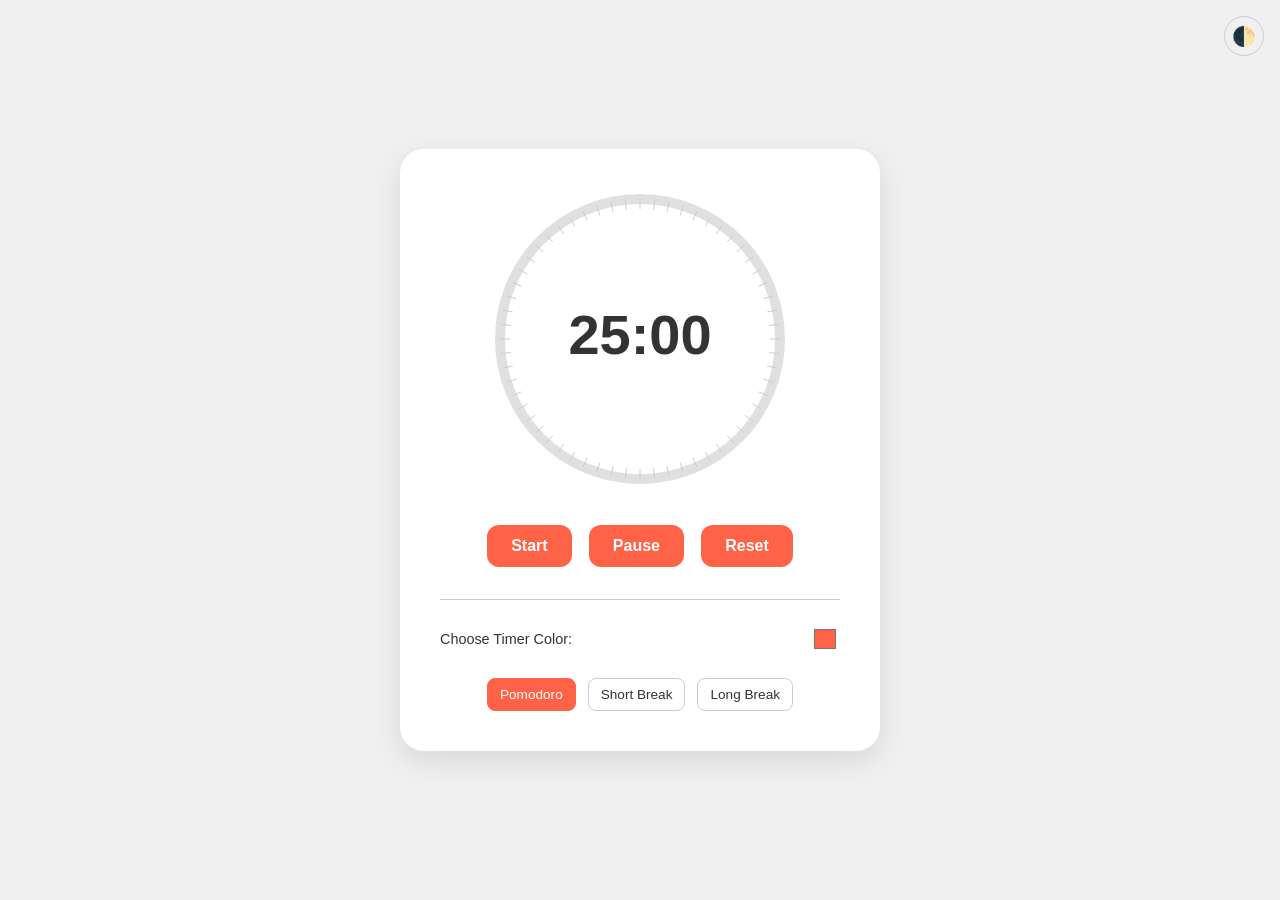
==== index.html @ 91919172 "feat: add dark/light mode toggle with persistence and updated styling" ====
<!DOCTYPE html>
<html lang="en">
<head>
    <meta charset="UTF-8">
    <meta name="viewport" content="width=device-width, initial-scale=1.0">
    <title>Pomodoro Timer</title>
    <link rel="stylesheet" href="style.css">
</head>
<body>
    <div id="app">
        <div class="theme-toggle">
            <button id="theme-btn" title="Toggle Dark/Light Mode">🌓</button>
        </div>
        <div class="timer-container">
            <svg class="timer-svg" width="300" height="300" viewBox="0 0 300 300">
                <circle class="timer-background" cx="150" cy="150" r="140"/>
                <circle class="timer-progress" cx="150" cy="150" r="140"/>
                <g class="timer-ticks">
                    <!-- Ticks will be generated by JavaScript -->
                </g>
                <text class="time-left" x="50%" y="50%" dominant-baseline="middle" text-anchor="middle">25:00</text>
            </svg>
        </div>
        <div class="controls">
            <button id="start-btn">Start</button>
            <button id="pause-btn">Pause</button>
            <button id="reset-btn">Reset</button>
        </div>
        <div class="settings">
            <label for="color-picker">Choose Timer Color:</label>
            <input type="color" id="color-picker" value="#ff6347">
        </div>
        <div class="timer-modes">
            <button class="mode-btn active" data-time="1500">Pomodoro</button>
            <button class="mode-btn" data-time="300">Short Break</button>
            <button class="mode-btn" data-time="900">Long Break</button>
        </div>
    </div>
    <audio id="alarm-sound" src="https://actions.google.com/sounds/v1/alarms/alarm_clock.ogg" preload="auto"></audio>
    <script src="main.js"></script>
</body>
</html>
---- style.css ----
:root {
    --primary-color: #ff6347;
    --background-color: #f0f0f0;
    --app-background: #ffffff;
    --text-color: #333;
    --white: #fff;
    --shadow-color: rgba(0, 0, 0, 0.1);
    --timer-bg-stroke: #e0e0e0;
    --tick-stroke: #ccc;
    --border-color: #ccc;
}

[data-theme="dark"] {
    --background-color: #121212;
    --app-background: #1e1e1e;
    --text-color: #e0e0e0;
    --shadow-color: rgba(0, 0, 0, 0.5);
    --timer-bg-stroke: #333;
    --tick-stroke: #444;
    --border-color: #444;
}

body {
    font-family: -apple-system, BlinkMacSystemFont, "Segoe UI", Roboto, Helvetica, Arial, sans-serif;
    background-color: var(--background-color);
    color: var(--text-color);
    display: flex;
    justify-content: center;
    align-items: center;
    min-height: 100vh;
    margin: 0;
    transition: background-color 0.3s ease, color 0.3s ease;
}

#app {
    background-color: var(--app-background);
    padding: 2.5rem;
    border-radius: 1.5rem;
    box-shadow: 0 10px 30px var(--shadow-color);
    text-align: center;
    transition: background-color 0.3s ease, box-shadow 0.3s ease;
    max-width: 400px;
    width: 90%;
}

.theme-toggle {
    position: absolute;
    top: 1rem;
    right: 1rem;
}

#theme-btn {
    background: none;
    border: 1px solid var(--border-color);
    color: var(--text-color);
    padding: 0.5rem;
    border-radius: 50%;
    cursor: pointer;
    width: 40px;
    height: 40px;
    display: flex;
    align-items: center;
    justify-content: center;
    font-size: 1.2rem;
    transition: all 0.3s ease;
}

#theme-btn:hover {
    background-color: rgba(128, 128, 128, 0.1);
}

.timer-container {
    position: relative;
    margin-bottom: 2rem;
}

.timer-svg {
    transform: rotate(-90deg);
}

.timer-background {
    fill: none;
    stroke: var(--timer-bg-stroke);
    stroke-width: 10;
    transition: stroke 0.3s ease;
}

.timer-progress {
    fill: none;
    stroke: var(--primary-color);
    stroke-width: 10;
    stroke-linecap: round;
    transition: stroke-dashoffset 0.3s ease, stroke 0.3s ease;
}

.timer-ticks {
    stroke: var(--tick-stroke);
    stroke-width: 1;
    transition: stroke 0.3s ease;
}

.time-left {
    font-size: 3.5rem;
    font-weight: bold;
    fill: var(--text-color);
    transform: rotate(90deg);
    transform-origin: center;
    transition: fill 0.3s ease;
}

.controls {
    margin-bottom: 2rem;
}

.controls button {
    background-color: var(--primary-color);
    color: var(--white);
    border: none;
    padding: 0.75rem 1.5rem;
    font-size: 1rem;
    font-weight: 600;
    border-radius: 0.75rem;
    cursor: pointer;
    margin: 0 0.4rem;
    transition: transform 0.2s ease, opacity 0.2s ease;
}

.controls button:hover {
    transform: translateY(-2px);
    opacity: 0.9;
}

.controls button:active {
    transform: translateY(0);
}

.settings {
    margin-top: 2rem;
    padding-top: 1.5rem;
    border-top: 1px solid var(--border-color);
    display: flex;
    align-items: center;
    justify-content: space-between;
}

.settings label {
    font-size: 0.9rem;
    font-weight: 500;
}

#color-picker {
    border: none;
    width: 30px;
    height: 30px;
    cursor: pointer;
    background: none;
}

.timer-modes {
    margin-top: 1.5rem;
    display: flex;
    justify-content: center;
    gap: 0.75rem;
}

.mode-btn {
    background: none;
    border: 1px solid var(--border-color);
    color: var(--text-color);
    padding: 0.5rem 0.75rem;
    border-radius: 0.5rem;
    cursor: pointer;
    font-size: 0.85rem;
    transition: all 0.2s ease;
}

.mode-btn.active {
    background-color: var(--primary-color);
    color: var(--white);
    border-color: var(--primary-color);
}
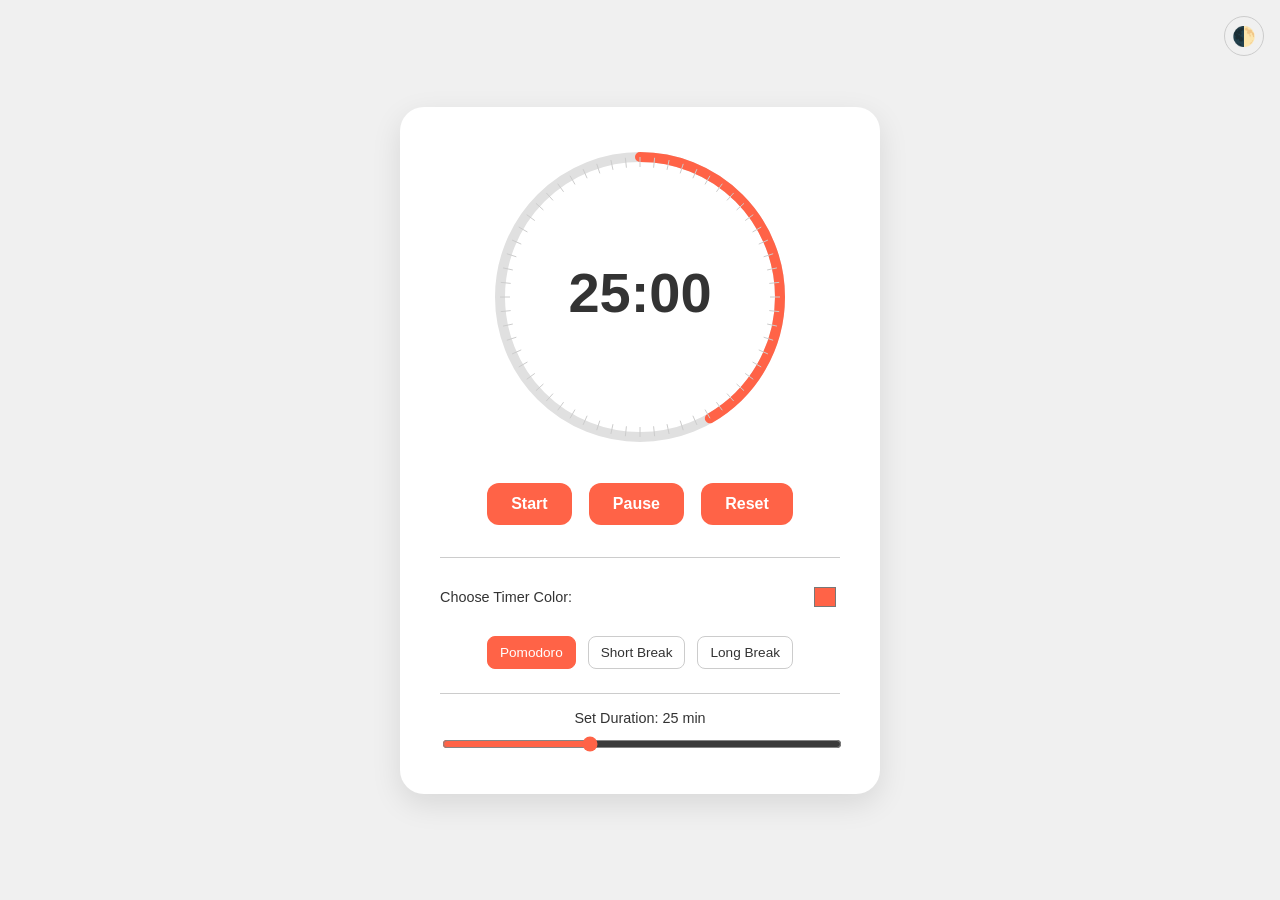
==== commit 4cb0a0d7: "feat: implement 60-min fixed scale and 5-min step duration slider" ====
--- a/index.html
+++ b/index.html
@@ -35,6 +35,10 @@
             <button class="mode-btn" data-time="300">Short Break</button>
             <button class="mode-btn" data-time="900">Long Break</button>
         </div>
+        <div class="duration-control">
+            <label for="duration-slider">Set Duration: <span id="duration-value">25</span> min</label>
+            <input type="range" id="duration-slider" min="5" max="60" step="5" value="25">
+        </div>
     </div>
     <audio id="alarm-sound" src="https://actions.google.com/sounds/v1/alarms/alarm_clock.ogg" preload="auto"></audio>
     <script src="main.js"></script>
--- a/style.css
+++ b/style.css
@@ -163,6 +163,26 @@
     gap: 0.75rem;
 }
 
+.duration-control {
+    margin-top: 1.5rem;
+    padding-top: 1rem;
+    border-top: 1px solid var(--border-color);
+    display: flex;
+    flex-direction: column;
+    gap: 0.5rem;
+}
+
+.duration-control label {
+    font-size: 0.9rem;
+    font-weight: 500;
+}
+
+#duration-slider {
+    width: 100%;
+    cursor: pointer;
+    accent-color: var(--primary-color);
+}
+
 .mode-btn {
     background: none;
     border: 1px solid var(--border-color);
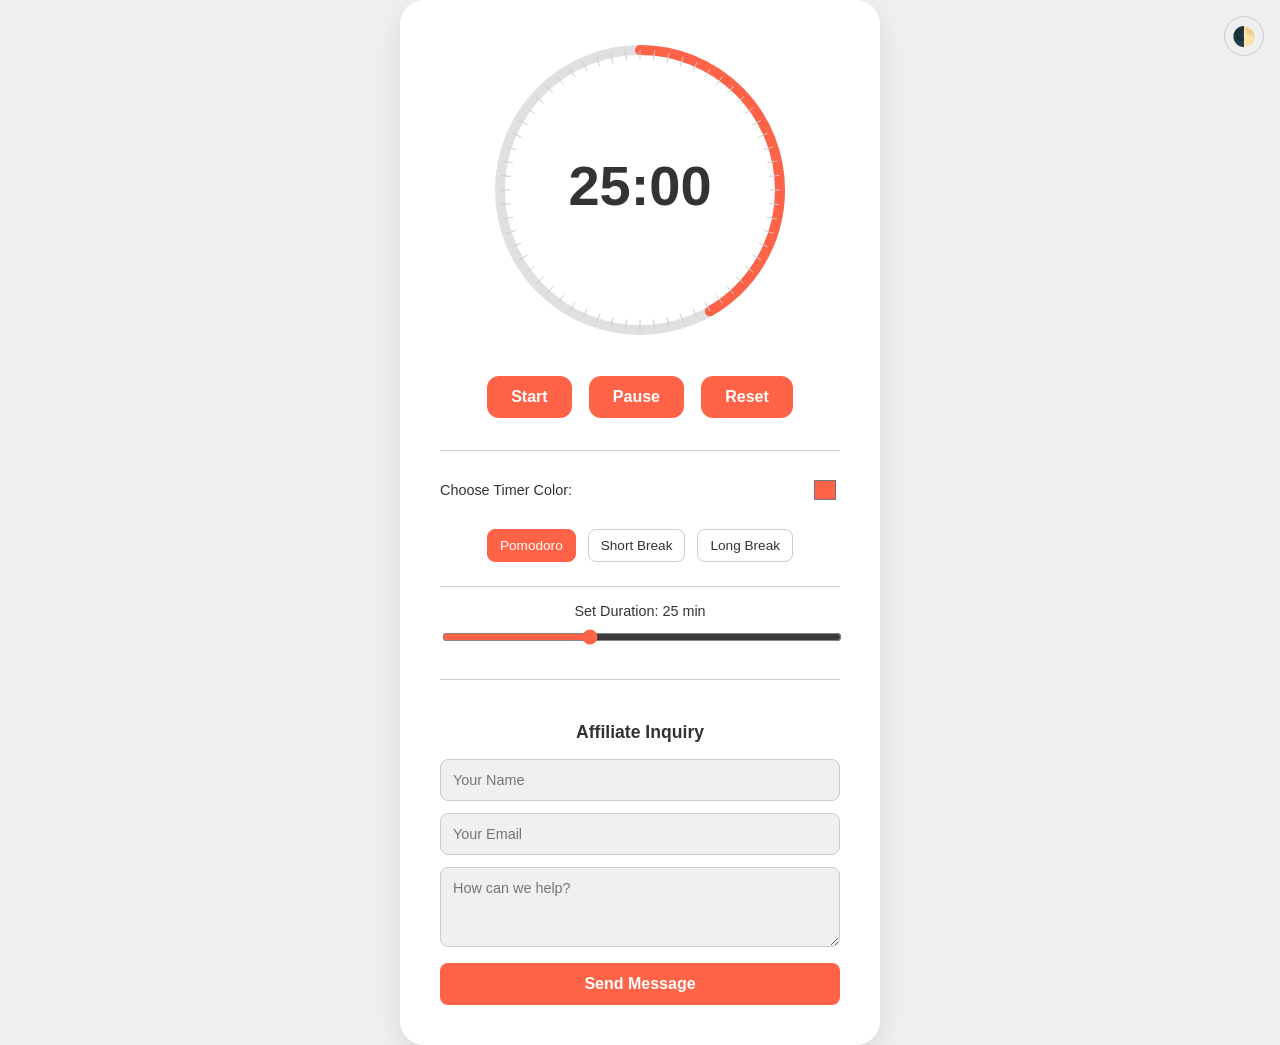
==== commit dc0f4237: "feat: add affiliate inquiry form using Formspree" ====
--- a/index.html
+++ b/index.html
@@ -39,6 +39,22 @@
             <label for="duration-slider">Set Duration: <span id="duration-value">25</span> min</label>
             <input type="range" id="duration-slider" min="5" max="60" step="5" value="25">
         </div>
+
+        <div class="contact-section">
+            <h3>Affiliate Inquiry</h3>
+            <form action="https://formspree.io/f/xgolnnzy" method="POST" id="contact-form">
+                <div class="form-group">
+                    <input type="text" name="name" placeholder="Your Name" required>
+                </div>
+                <div class="form-group">
+                    <input type="email" name="email" placeholder="Your Email" required>
+                </div>
+                <div class="form-group">
+                    <textarea name="message" placeholder="How can we help?" required></textarea>
+                </div>
+                <button type="submit" class="submit-btn">Send Message</button>
+            </form>
+        </div>
     </div>
     <audio id="alarm-sound" src="https://actions.google.com/sounds/v1/alarms/alarm_clock.ogg" preload="auto"></audio>
     <script src="main.js"></script>
--- a/style.css
+++ b/style.css
@@ -183,6 +183,65 @@
     accent-color: var(--primary-color);
 }
 
+.contact-section {
+    margin-top: 2rem;
+    padding-top: 1.5rem;
+    border-top: 1px solid var(--border-color);
+    text-align: left;
+}
+
+.contact-section h3 {
+    margin-bottom: 1rem;
+    font-size: 1.1rem;
+    text-align: center;
+}
+
+.form-group {
+    margin-bottom: 0.75rem;
+}
+
+.form-group input, 
+.form-group textarea {
+    width: 100%;
+    padding: 0.75rem;
+    border-radius: 0.5rem;
+    border: 1px solid var(--border-color);
+    background-color: var(--background-color);
+    color: var(--text-color);
+    font-size: 0.9rem;
+    box-sizing: border-box;
+    font-family: inherit;
+    transition: border-color 0.2s;
+}
+
+.form-group input:focus, 
+.form-group textarea:focus {
+    outline: none;
+    border-color: var(--primary-color);
+}
+
+.form-group textarea {
+    min-height: 80px;
+    resize: vertical;
+}
+
+.submit-btn {
+    width: 100%;
+    background-color: var(--primary-color);
+    color: var(--white);
+    border: none;
+    padding: 0.75rem;
+    border-radius: 0.5rem;
+    font-size: 1rem;
+    font-weight: 600;
+    cursor: pointer;
+    transition: opacity 0.2s;
+}
+
+.submit-btn:hover {
+    opacity: 0.9;
+}
+
 .mode-btn {
     background: none;
     border: 1px solid var(--border-color);
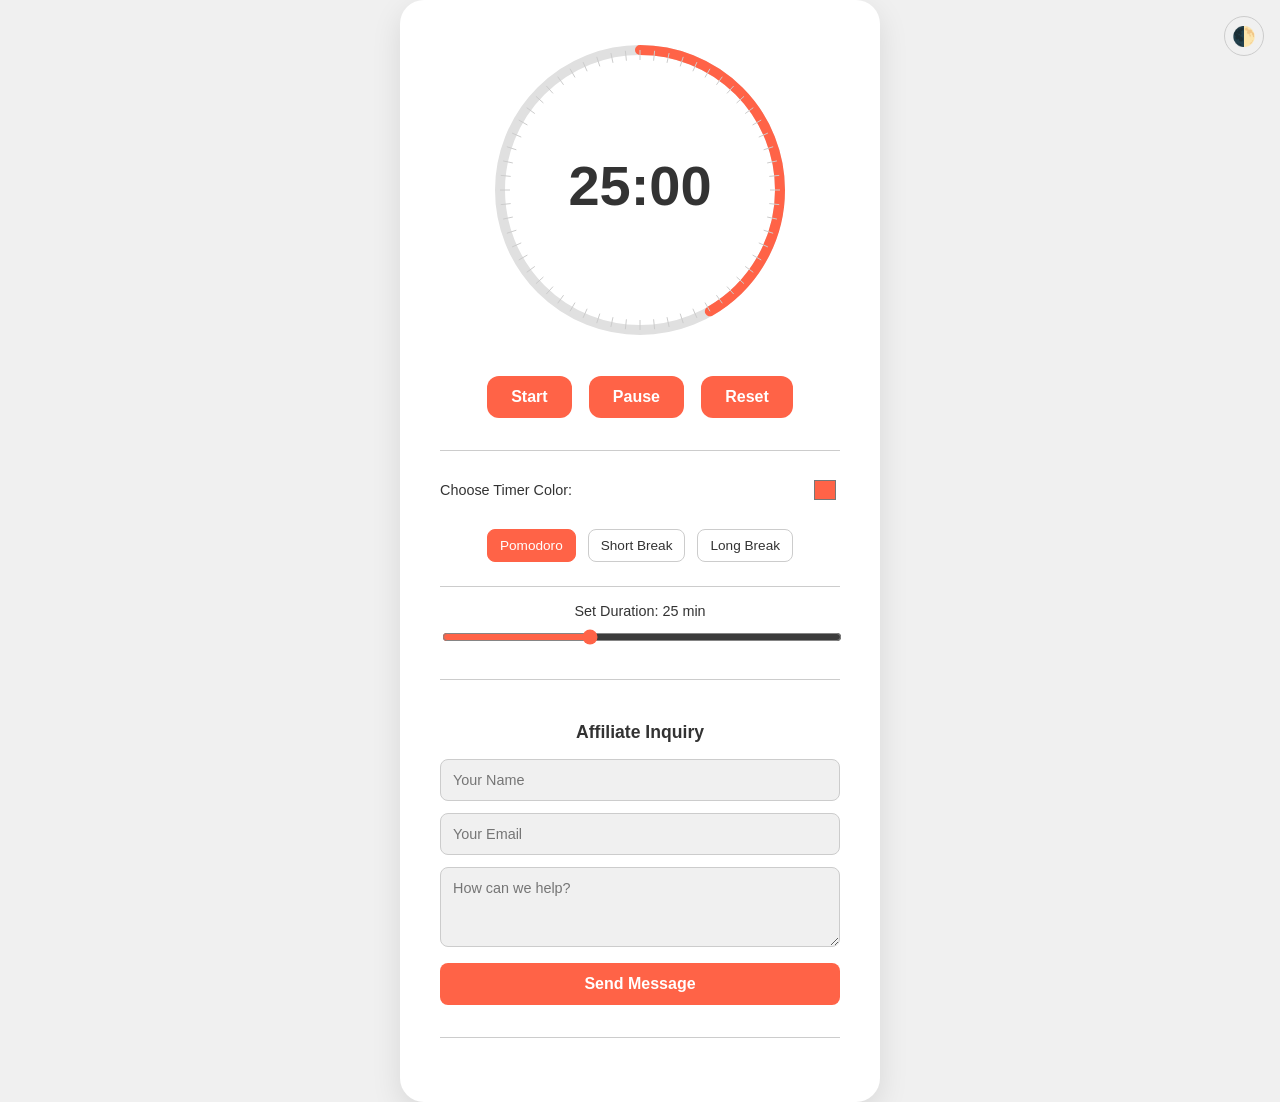
==== commit c024f37c: "feat: integrate Disqus comments section" ====
--- a/index.html
+++ b/index.html
@@ -55,6 +55,28 @@
                 <button type="submit" class="submit-btn">Send Message</button>
             </form>
         </div>
+
+        <div class="comments-section">
+            <div id="disqus_thread"></div>
+            <script>
+                /**
+                *  RECOMMENDED CONFIGURATION VARIABLES: EDIT AND UNCOMMENT THE SECTION BELOW TO INSERT DYNAMIC VALUES FROM YOUR PLATFORM OR CMS.
+                *  LEARN WHY DEFINING THESE VARIABLES IS IMPORTANT: https://disqus.com/admin/universalcode/#configuration-variables    */
+                /*
+                var disqus_config = function () {
+                this.page.url = PAGE_URL;  // Replace PAGE_URL with your page's canonical URL variable
+                this.page.identifier = PAGE_IDENTIFIER; // Replace PAGE_IDENTIFIER with your page's unique identifier variable
+                };
+                */
+                (function() { // DON'T EDIT BELOW THIS LINE
+                var d = document, s = d.createElement('script');
+                s.src = 'https://productbuilder-elj5rdryei.disqus.com/embed.js';
+                s.setAttribute('data-timestamp', +new Date());
+                (d.head || d.body).appendChild(s);
+                })();
+            </script>
+            <noscript>Please enable JavaScript to view the <a href="https://disqus.com/?ref_noscript">comments powered by Disqus.</a></noscript>
+        </div>
     </div>
     <audio id="alarm-sound" src="https://actions.google.com/sounds/v1/alarms/alarm_clock.ogg" preload="auto"></audio>
     <script src="main.js"></script>
--- a/style.css
+++ b/style.css
@@ -242,6 +242,12 @@
     opacity: 0.9;
 }
 
+.comments-section {
+    margin-top: 2rem;
+    padding-top: 1.5rem;
+    border-top: 1px solid var(--border-color);
+}
+
 .mode-btn {
     background: none;
     border: 1px solid var(--border-color);
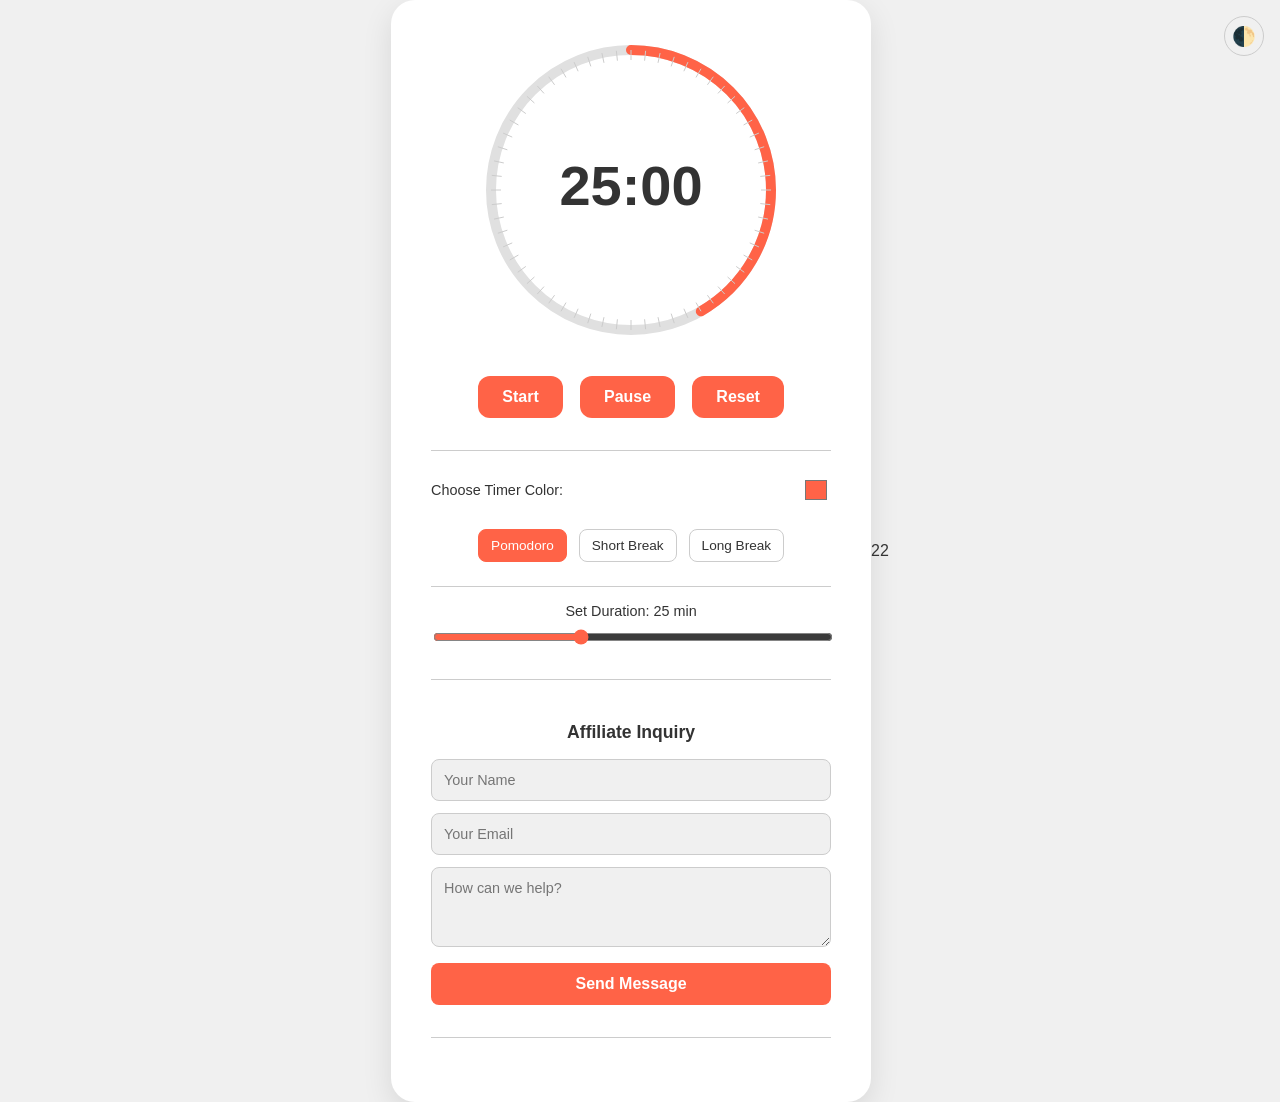
==== commit aae7d9a0: "feat: add Google AdSense meta tag, script, and ads.txt" ====
--- a/index.html
+++ b/index.html
@@ -3,8 +3,11 @@
 <head>
     <meta charset="UTF-8">
     <meta name="viewport" content="width=device-width, initial-scale=1.0">
+    <meta name="google-adsense-account" content="ca-pub-4176438580280521">
     <title>Pomodoro Timer</title>
     <link rel="stylesheet" href="style.css">
+    <script async src="https://pagead2.googlesyndication.com/pagead/js/adsbygoogle.js?client=ca-pub-4176438580280521"
+     crossorigin="anonymous"></script>
 </head>
 <body>
     <div id="app">
@@ -81,4 +84,4 @@
     <audio id="alarm-sound" src="https://actions.google.com/sounds/v1/alarms/alarm_clock.ogg" preload="auto"></audio>
     <script src="main.js"></script>
 </body>
-</html>+</html>22
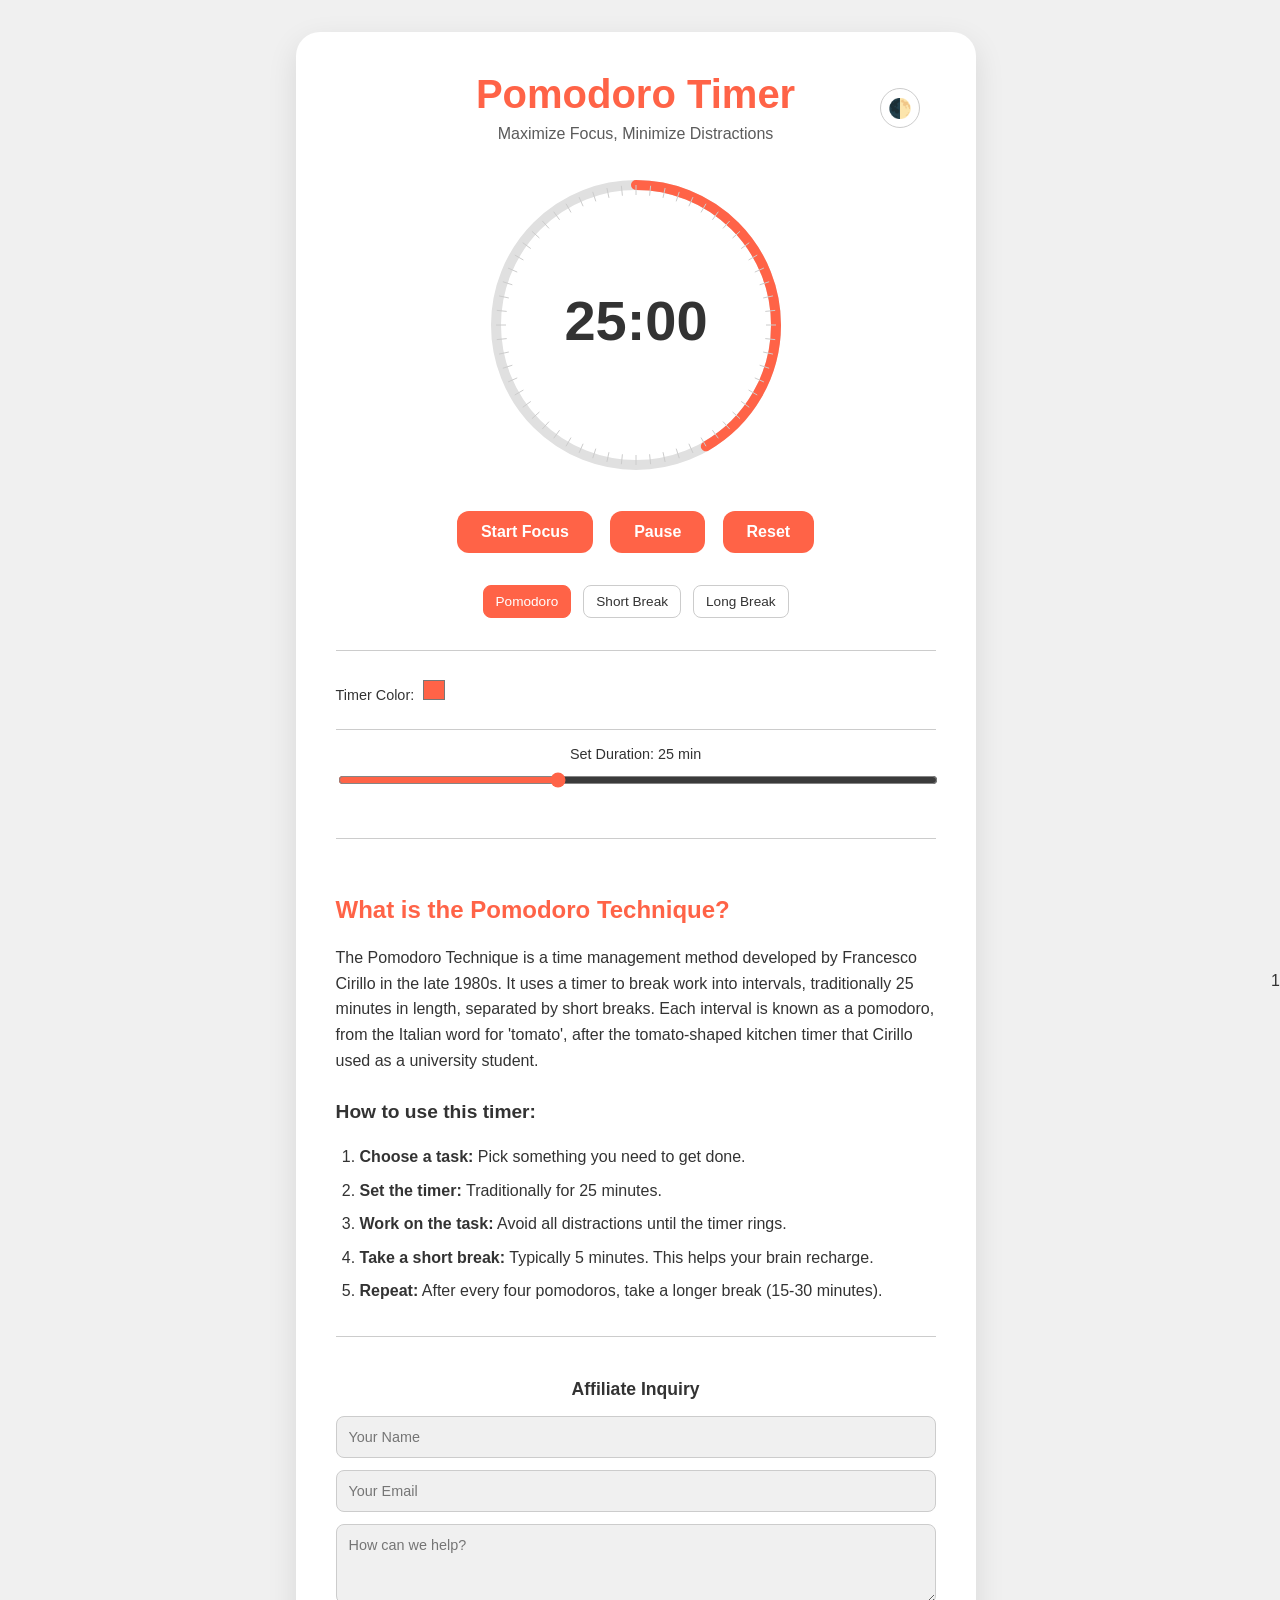
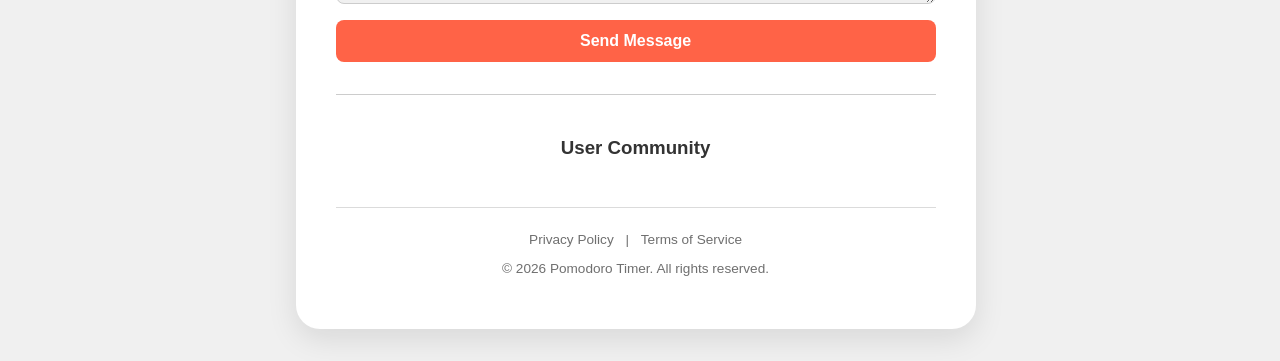
==== commit 5580f5fd: "docs: optimize site for AdSense approval with legal pages and educational content" ====
--- a/index.html
+++ b/index.html
@@ -4,84 +4,112 @@
     <meta charset="UTF-8">
     <meta name="viewport" content="width=device-width, initial-scale=1.0">
     <meta name="google-adsense-account" content="ca-pub-4176438580280521">
-    <title>Pomodoro Timer</title>
+    <title>Professional Pomodoro Timer - Boost Your Productivity</title>
+    <meta name="description" content="A free, professional Pomodoro timer with dark mode, customizable colors, and adjustable durations. Master your time and boost your focus today.">
+    <meta name="keywords" content="Pomodoro Timer, Productivity Tool, Focus Timer, Time Management, Study Timer, Free Online Timer">
     <link rel="stylesheet" href="style.css">
     <script async src="https://pagead2.googlesyndication.com/pagead/js/adsbygoogle.js?client=ca-pub-4176438580280521"
      crossorigin="anonymous"></script>
 </head>
 <body>
     <div id="app">
-        <div class="theme-toggle">
-            <button id="theme-btn" title="Toggle Dark/Light Mode">🌓</button>
-        </div>
-        <div class="timer-container">
-            <svg class="timer-svg" width="300" height="300" viewBox="0 0 300 300">
-                <circle class="timer-background" cx="150" cy="150" r="140"/>
-                <circle class="timer-progress" cx="150" cy="150" r="140"/>
-                <g class="timer-ticks">
-                    <!-- Ticks will be generated by JavaScript -->
-                </g>
-                <text class="time-left" x="50%" y="50%" dominant-baseline="middle" text-anchor="middle">25:00</text>
-            </svg>
-        </div>
-        <div class="controls">
-            <button id="start-btn">Start</button>
-            <button id="pause-btn">Pause</button>
-            <button id="reset-btn">Reset</button>
-        </div>
-        <div class="settings">
-            <label for="color-picker">Choose Timer Color:</label>
-            <input type="color" id="color-picker" value="#ff6347">
-        </div>
-        <div class="timer-modes">
-            <button class="mode-btn active" data-time="1500">Pomodoro</button>
-            <button class="mode-btn" data-time="300">Short Break</button>
-            <button class="mode-btn" data-time="900">Long Break</button>
-        </div>
-        <div class="duration-control">
-            <label for="duration-slider">Set Duration: <span id="duration-value">25</span> min</label>
-            <input type="range" id="duration-slider" min="5" max="60" step="5" value="25">
-        </div>
+        <header>
+            <h1>Pomodoro Timer</h1>
+            <p class="tagline">Maximize Focus, Minimize Distractions</p>
+            <div class="theme-toggle">
+                <button id="theme-btn" title="Toggle Dark/Light Mode">🌓</button>
+            </div>
+        </header>
 
-        <div class="contact-section">
-            <h3>Affiliate Inquiry</h3>
-            <form action="https://formspree.io/f/xgolnnzy" method="POST" id="contact-form">
-                <div class="form-group">
-                    <input type="text" name="name" placeholder="Your Name" required>
+        <main>
+            <div class="timer-container">
+                <svg class="timer-svg" width="300" height="300" viewBox="0 0 300 300">
+                    <circle class="timer-background" cx="150" cy="150" r="140"/>
+                    <circle class="timer-progress" cx="150" cy="150" r="140"/>
+                    <g class="timer-ticks">
+                        <!-- Ticks will be generated by JavaScript -->
+                    </g>
+                    <text class="time-left" x="50%" y="50%" dominant-baseline="middle" text-anchor="middle">25:00</text>
+                </svg>
+            </div>
+            
+            <div class="controls">
+                <button id="start-btn">Start Focus</button>
+                <button id="pause-btn">Pause</button>
+                <button id="reset-btn">Reset</button>
+            </div>
+
+            <div class="timer-modes">
+                <button class="mode-btn active" data-time="1500">Pomodoro</button>
+                <button class="mode-btn" data-time="300">Short Break</button>
+                <button class="mode-btn" data-time="900">Long Break</button>
+            </div>
+
+            <div class="settings">
+                <div class="color-setting">
+                    <label for="color-picker">Timer Color:</label>
+                    <input type="color" id="color-picker" value="#ff6347">
                 </div>
-                <div class="form-group">
-                    <input type="email" name="email" placeholder="Your Email" required>
-                </div>
-                <div class="form-group">
-                    <textarea name="message" placeholder="How can we help?" required></textarea>
-                </div>
-                <button type="submit" class="submit-btn">Send Message</button>
-            </form>
-        </div>
+            </div>
 
-        <div class="comments-section">
-            <div id="disqus_thread"></div>
-            <script>
-                /**
-                *  RECOMMENDED CONFIGURATION VARIABLES: EDIT AND UNCOMMENT THE SECTION BELOW TO INSERT DYNAMIC VALUES FROM YOUR PLATFORM OR CMS.
-                *  LEARN WHY DEFINING THESE VARIABLES IS IMPORTANT: https://disqus.com/admin/universalcode/#configuration-variables    */
-                /*
-                var disqus_config = function () {
-                this.page.url = PAGE_URL;  // Replace PAGE_URL with your page's canonical URL variable
-                this.page.identifier = PAGE_IDENTIFIER; // Replace PAGE_IDENTIFIER with your page's unique identifier variable
-                };
-                */
-                (function() { // DON'T EDIT BELOW THIS LINE
-                var d = document, s = d.createElement('script');
-                s.src = 'https://productbuilder-elj5rdryei.disqus.com/embed.js';
-                s.setAttribute('data-timestamp', +new Date());
-                (d.head || d.body).appendChild(s);
-                })();
-            </script>
-            <noscript>Please enable JavaScript to view the <a href="https://disqus.com/?ref_noscript">comments powered by Disqus.</a></noscript>
-        </div>
+            <div class="duration-control">
+                <label for="duration-slider">Set Duration: <span id="duration-value">25</span> min</label>
+                <input type="range" id="duration-slider" min="5" max="60" step="5" value="25">
+            </div>
+
+            <section class="about-section">
+                <h2>What is the Pomodoro Technique?</h2>
+                <p>The Pomodoro Technique is a time management method developed by Francesco Cirillo in the late 1980s. It uses a timer to break work into intervals, traditionally 25 minutes in length, separated by short breaks. Each interval is known as a pomodoro, from the Italian word for 'tomato', after the tomato-shaped kitchen timer that Cirillo used as a university student.</p>
+                
+                <h3>How to use this timer:</h3>
+                <ol>
+                    <li><strong>Choose a task:</strong> Pick something you need to get done.</li>
+                    <li><strong>Set the timer:</strong> Traditionally for 25 minutes.</li>
+                    <li><strong>Work on the task:</strong> Avoid all distractions until the timer rings.</li>
+                    <li><strong>Take a short break:</strong> Typically 5 minutes. This helps your brain recharge.</li>
+                    <li><strong>Repeat:</strong> After every four pomodoros, take a longer break (15-30 minutes).</li>
+                </ol>
+            </section>
+
+            <section class="contact-section">
+                <h3>Affiliate Inquiry</h3>
+                <form action="https://formspree.io/f/xgolnnzy" method="POST" id="contact-form">
+                    <div class="form-group">
+                        <input type="text" name="name" placeholder="Your Name" required aria-label="Your Name">
+                    </div>
+                    <div class="form-group">
+                        <input type="email" name="email" placeholder="Your Email" required aria-label="Your Email">
+                    </div>
+                    <div class="form-group">
+                        <textarea name="message" placeholder="How can we help?" required aria-label="Message"></textarea>
+                    </div>
+                    <button type="submit" class="submit-btn">Send Message</button>
+                </form>
+            </section>
+
+            <section class="comments-section">
+                <h3>User Community</h3>
+                <div id="disqus_thread"></div>
+                <script>
+                    (function() { 
+                    var d = document, s = d.createElement('script');
+                    s.src = 'https://productbuilder-elj5rdryei.disqus.com/embed.js';
+                    s.setAttribute('data-timestamp', +new Date());
+                    (d.head || d.body).appendChild(s);
+                    })();
+                </script>
+            </section>
+        </main>
+
+        <footer>
+            <div class="footer-links">
+                <a href="privacy.html">Privacy Policy</a> | 
+                <a href="terms.html">Terms of Service</a>
+            </div>
+            <p>&copy; 2026 Pomodoro Timer. All rights reserved.</p>
+        </footer>
     </div>
     <audio id="alarm-sound" src="https://actions.google.com/sounds/v1/alarms/alarm_clock.ogg" preload="auto"></audio>
     <script src="main.js"></script>
 </body>
-</html>22+</html>1
--- a/style.css
+++ b/style.css
@@ -39,8 +39,75 @@
     box-shadow: 0 10px 30px var(--shadow-color);
     text-align: center;
     transition: background-color 0.3s ease, box-shadow 0.3s ease;
-    max-width: 400px;
+    max-width: 600px;
     width: 90%;
+    margin: 2rem auto;
+}
+
+header {
+    margin-bottom: 2rem;
+    position: relative;
+}
+
+header h1 {
+    margin: 0;
+    font-size: 2.5rem;
+    color: var(--primary-color);
+}
+
+.tagline {
+    font-size: 1rem;
+    opacity: 0.8;
+    margin-top: 0.5rem;
+}
+
+.about-section {
+    margin-top: 3rem;
+    padding-top: 2rem;
+    border-top: 1px solid var(--border-color);
+    text-align: left;
+    line-height: 1.6;
+}
+
+.about-section h2 {
+    font-size: 1.5rem;
+    margin-bottom: 1rem;
+    color: var(--primary-color);
+}
+
+.about-section h3 {
+    font-size: 1.2rem;
+    margin: 1.5rem 0 0.5rem 0;
+}
+
+.about-section ol {
+    padding-left: 1.5rem;
+}
+
+.about-section li {
+    margin-bottom: 0.5rem;
+}
+
+footer {
+    margin-top: 3rem;
+    padding-top: 1.5rem;
+    border-top: 1px solid var(--border-color);
+    font-size: 0.85rem;
+    opacity: 0.7;
+}
+
+.footer-links {
+    margin-bottom: 0.5rem;
+}
+
+.footer-links a {
+    color: var(--text-color);
+    text-decoration: none;
+    margin: 0 0.5rem;
+}
+
+.footer-links a:hover {
+    text-decoration: underline;
 }
 
 .theme-toggle {
